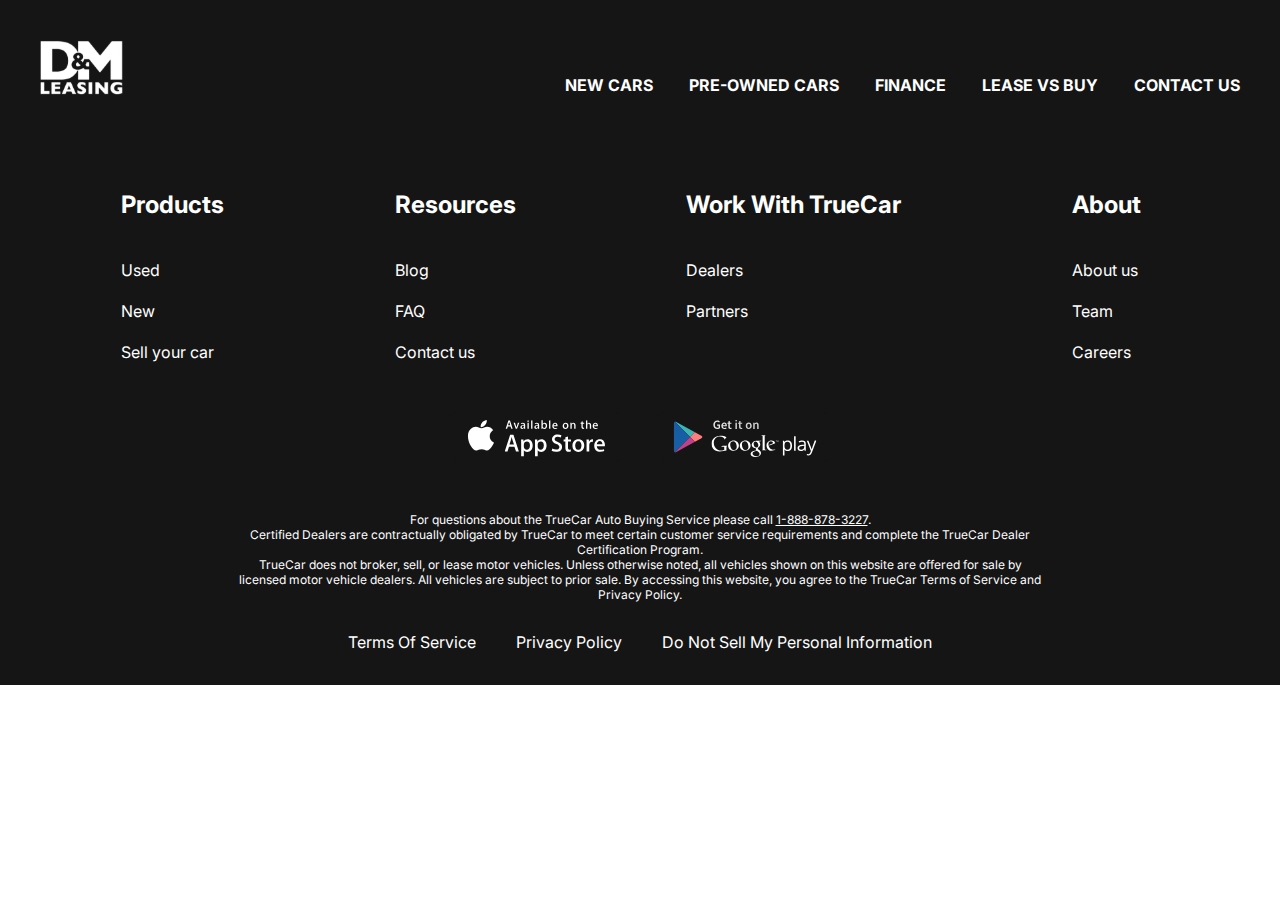
==== index.html @ 331f7fd6 "header and footer" ====
<!DOCTYPE html>
<html lang="ru">
<head>
  <meta charset="UTF-8">
  <meta http-equiv="X-UA-Compatible" content="IE=edge">
  <meta name="viewport" content="width=device-width, initial-scale=1.0">
  <title>D&M Leasing</title>
  <link rel="preconnect" href="https://fonts.googleapis.com">
  <link rel="preconnect" href="https://fonts.gstatic.com" crossorigin>
  <link href="https://fonts.googleapis.com/css2?family=Inter:wght@400;700&display=swap" rel="stylesheet">
  <link href="styles/reset.css" rel="stylesheet">
  <link href="styles/global.css" rel="stylesheet">
  <link href="styles/style.css" rel="stylesheet">
</head>

<body>

  <div class="wrapper">

    <header class="header header-main">
      <div class="container">
        <div class="header__inner">
          <a class="logo" href="#">
            <img class="logo__img" src="images/logo.svg" alt="Логотип сайта">
          </a>
          <nav class="menu">
            <ul class="menu__list">
              <li class="menu__item">
                <a class="menu__link" href="#">New cars</a>
              </li>
              <li class="menu__item">
                <a class="menu__link" href="#">Pre-owned cars</a>
              </li>
              <li class="menu__item">
                <a class="menu__link" href="#">Finance</a>
              </li>
              <li class="menu__item">
                <a class="menu__link" href="#">Lease vs buy</a>
              </li>
              <li class="menu__item">
                <a class="menu__link" href="#">Contact us</a>
              </li>
            </ul>
          </nav>
        </div>
      </div>
    </header>

    <main class="main">

    </main>

    <footer class="footer">
      <div class="container">
        <nav class="footer__menu">
          <ul class="footer__menu-list">
            <li class="footer__menu-item">
              <h5 class="footer__menu-title">Products</h5>
            </li>
            <li class="footer__menu-item">
              <a class="footer__menu-link" href="#">Used</a>
            </li>
            <li class="footer__menu-item">
              <a class="footer__menu-link" href="#">New</a>
            </li>
            <li class="footer__menu-item">
              <a class="footer__menu-link" href="#">Sell your car</a>
            </li>
          </ul>
          <ul class="footer__menu-list">
            <li class="footer__menu-item">
              <h5 class="footer__menu-title">Resources</h5>
            </li>
            <li class="footer__menu-item">
              <a class="footer__menu-link" href="#">Blog</a>
            </li>
            <li class="footer__menu-item">
              <a class="footer__menu-link" href="#">FAQ</a>
            </li>
            <li class="footer__menu-item">
              <a class="footer__menu-link" href="#">Contact us</a>
            </li>
          </ul>
          <ul class="footer__menu-list">
            <li class="footer__menu-item">
              <h5 class="footer__menu-title">Work With TrueCar</h5>
            </li>
            <li class="footer__menu-item">
              <a class="footer__menu-link" href="#">Dealers</a>
            </li>
            <li class="footer__menu-item">
              <a class="footer__menu-link" href="#">Partners</a>
            </li>
          </ul>
          <ul class="footer__menu-list">
            <li class="footer__menu-item">
              <h5 class="footer__menu-title">About</h5>
            </li>
            <li class="footer__menu-item">
              <a class="footer__menu-link" href="#">About us</a>
            </li>
            <li class="footer__menu-item">
              <a class="footer__menu-link" href="#">Team</a>
            </li>
            <li class="footer__menu-item">
              <a class="footer__menu-link" href="#">Careers</a>
            </li>
          </ul> 
        </nav>
        <ul class="apps">
          <li class="apps__item">
            <a class="apps__link" href="#">
              <img class="apps__img" src="images/appstore.svg" alt="">
            </a>
          </li>
          <li class="apps__item">
            <a class="apps__link" href="#">
              <img class="apps__img" src="images/googleplay.svg" alt="">
            </a>
          </li>
        </ul>
        <div class="footer__info">
          <p class="footer__info-text">
            For questions about the TrueCar Auto Buying Service please call <a class="footer__info-link" href="tel:+18888783227"> 1-888-878-3227</a>. 
          </p>
          <p class="footer__info-text">
            Certified Dealers are contractually obligated by TrueCar to meet certain customer service requirements and complete the TrueCar Dealer Certification Program.
          </p>
          <p class="footer__info-text">
            TrueCar does not broker, sell, or lease motor vehicles. Unless otherwise noted, all vehicles shown on this website are offered for sale by licensed motor vehicle dealers. All vehicles are subject to prior sale. By accessing this website, you agree to the TrueCar Terms of Service and Privacy Policy.
          </p>
        </div>
        <ul class="footer__bottom">
          <li class="footer__bottom-item">
            <a class="footer__bottom-lik" href="#">Terms of service</a>
          </li>
          <li class="footer__bottom-item">
            <a class="footer__bottom-lik" href="#">Privacy Policy</a>
          </li>
          <li class="footer__bottom-item">
            <a class="footer__bottom-lik" href="#">Do Not Sell My Personal Information</a>
          </li>
        </ul>
      </div>
    </footer>
  </div>

  
</body>

</html>
---- styles/global.css ----
body {
  font-family: 'Inter', sans-serif;
  font-size: 16px;
  font-weight: 400;
  color: #151515;
}

.container {
  max-width: 1220px;
  padding: 0 10px;
  margin: 0 auto;
}
---- styles/style.css ----
:root {
  --white: #fff;
  --gray: #e8e8e8;
  --blue: #0066ff;
  --black: #151515;
}

/* Header */

.header {
  background-color: var(--black);
}

.header-main {
  /* background-color: transparent; */
}

.header__inner {
  display: flex;
  justify-content: space-between;
  align-items: flex-end;
  padding: 40px 0 45px;
}

.menu__list {
  display: flex;
  gap: 36px;
}

.menu__link {
  color: var(--white);
  text-transform: uppercase;
  font-weight: 700;
}

/* Footer */

.footer {
  background-color: var(--black);
  color: var(--white);
  text-align: center;
  padding: 50px 0 33px;
}

.footer__menu {
  text-align: left;
  display: flex;
  justify-content: space-between;
  padding: 0 99px 0 81px;
  margin: 0 auto 50px;
}

.footer__menu-title {
  font-size: 24px;
  font-weight: 700;
}

.footer__menu-item:not(:last-child) {
  margin-bottom: 21px;
}

.footer__menu-item:nth-child(1) {
  margin-bottom: 41px;
}

.apps {
  display: flex;
  justify-content: center;
  gap: 40px;
  margin-bottom: 50px;
}

.footer__info {
  font-size: 12px;
  max-width: 806px;
  margin: 0 auto 30px;
}

.footer__info-link {
  text-decoration: underline;
}

.footer__bottom {
  text-transform: capitalize;
  display: flex;
  justify-content: center;
  gap: 40px;
}
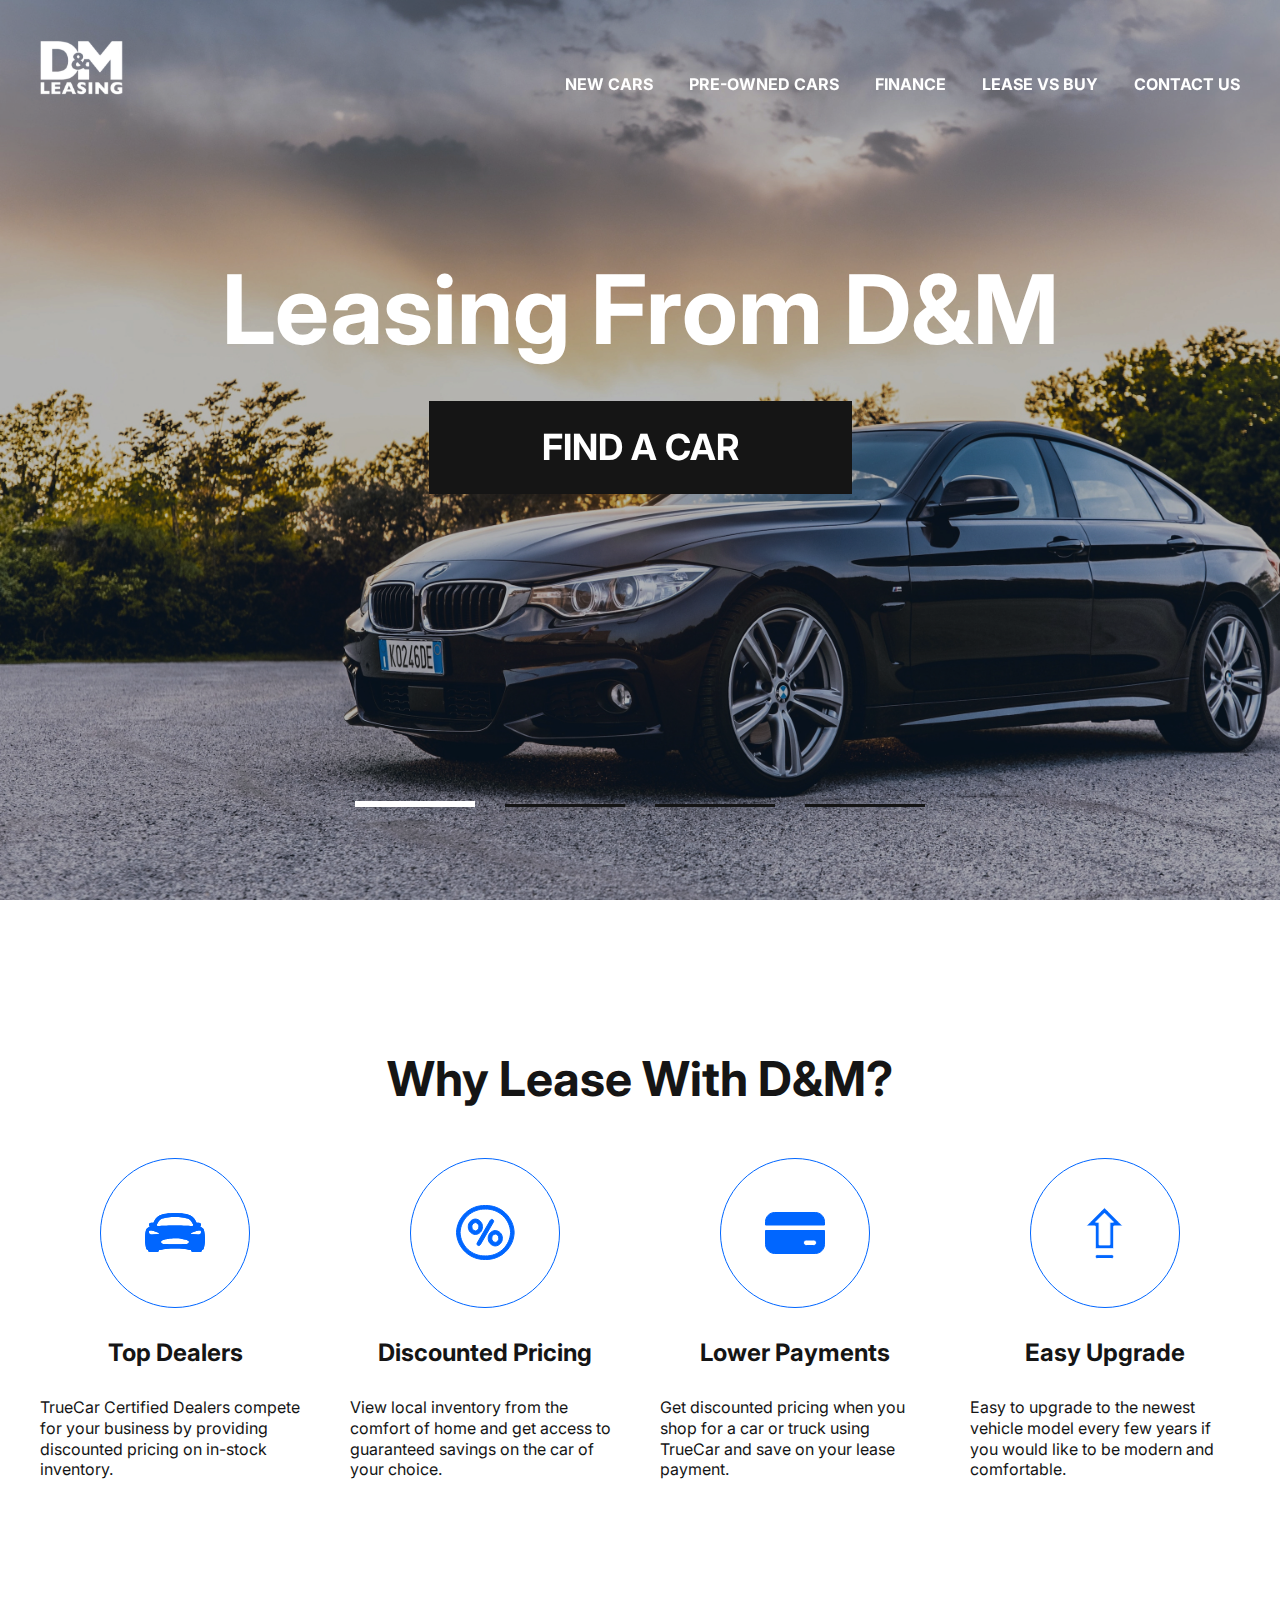
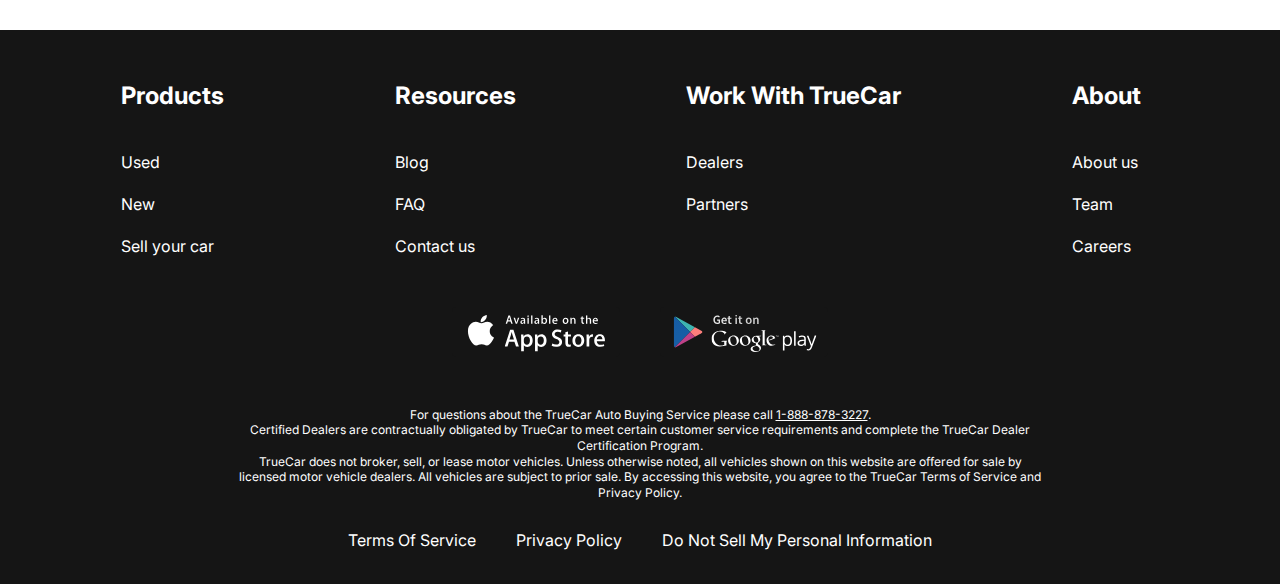
==== commit df6f4286: "add advantages" ====
--- a/index.html
+++ b/index.html
@@ -1,5 +1,6 @@
 <!DOCTYPE html>
 <html lang="ru">
+
 <head>
   <meta charset="UTF-8">
   <meta http-equiv="X-UA-Compatible" content="IE=edge">
@@ -8,6 +9,7 @@
   <link rel="preconnect" href="https://fonts.googleapis.com">
   <link rel="preconnect" href="https://fonts.gstatic.com" crossorigin>
   <link href="https://fonts.googleapis.com/css2?family=Inter:wght@400;700&display=swap" rel="stylesheet">
+  <link rel="stylesheet" href="https://cdn.jsdelivr.net/npm/swiper@9/swiper-bundle.min.css"/>
   <link href="styles/reset.css" rel="stylesheet">
   <link href="styles/global.css" rel="stylesheet">
   <link href="styles/style.css" rel="stylesheet">
@@ -15,137 +17,188 @@
 
 <body>
 
-  <div class="wrapper">
-
-    <header class="header header-main">
+  <header class="header header-main">
+    <div class="container">
+      <div class="header__inner">
+        <a class="logo" href="#">
+          <img class="logo__img" src="images/logo.svg" alt="Логотип сайта">
+        </a>
+        <nav class="menu">
+          <ul class="menu__list">
+            <li class="menu__item">
+              <a class="menu__link" href="new_car.html">New cars</a>
+            </li>
+            <li class="menu__item">
+              <a class="menu__link" href="#">Pre-owned cars</a>
+            </li>
+            <li class="menu__item">
+              <a class="menu__link" href="#">Finance</a>
+            </li>
+            <li class="menu__item">
+              <a class="menu__link" href="#">Lease vs buy</a>
+            </li>
+            <li class="menu__item">
+              <a class="menu__link" href="#">Contact us</a>
+            </li>
+          </ul>
+        </nav>
+      </div>
+    </div>
+  </header>
+
+  <main class="main">
+
+    <section class="top">
+      <h1 class="top__title">Leasing From D&M</h1>
+      <a class="btn btn-big" href="new_car.html">Find a car</a>
+    </section>
+
+    <div class="slider section">
+      <div class="swiper">
+        <div class="swiper-wrapper">
+          <div class="swiper-slide" style="background-image: url(images/slider-main/BMW.jpg);" ></div>
+          <div class="swiper-slide" style="background-image: url(images/slider-main/vesta.jpg);" ></div>
+          <div class="swiper-slide" style="background-image: url(images/slider-main/sonata.jpg);" ></div>
+          <div class="swiper-slide" style="background-image: url(images/slider-main/camry.jpg);" ></div>
+        </div>
+        <div class="swiper-pagination"></div>
+      </div>
+    </div>
+
+    <section class="advantages section">
       <div class="container">
-        <div class="header__inner">
-          <a class="logo" href="#">
-            <img class="logo__img" src="images/logo.svg" alt="Логотип сайта">
+        <h2 class="title">Why Lease with D&M?</h2>
+        <ul class="advantages__list">
+          <li class="advantages__item" style="background-image: url(../images/icons/dealers.svg)">
+            <h3 class="advantages__title">Top dealers</h3>
+            <p>
+              TrueCar Certified Dealers compete for your business by providing discounted pricing on in-stock inventory.
+            </p>
+          </li>
+          <li class="advantages__item" style="background-image: url(../images/icons/percent.svg)">
+            <h3 class="advantages__title">Discounted pricing</h3>
+            <p>
+              View local inventory from the comfort of home and get access to guaranteed savings on the car of your choice.
+            </p>
+          </li>
+          <li class="advantages__item" style="background-image: url(../images/icons/card.svg)">
+            <h3 class="advantages__title">Lower payments</h3>
+            <p>
+              Get discounted pricing when you shop for a car or truck using TrueCar and save on your lease payment.
+            </p>
+          </li>
+          <li class="advantages__item" style="background-image: url(../images/icons/upgrade.svg)">
+            <h3 class="advantages__title">Easy upgrade</h3>
+            <p>
+              Easy to upgrade to the newest vehicle model every few years if you would like to be modern and comfortable.
+            </p>
+          </li>
+        </ul>
+      </div>
+    </section>
+
+  </main>
+
+  <footer class="footer">
+    <div class="container">
+      <nav class="footer__menu">
+        <ul class="footer__menu-list">
+          <li class="footer__menu-item">
+            <h5 class="footer__menu-title">Products</h5>
+          </li>
+          <li class="footer__menu-item">
+            <a class="footer__menu-link" href="#">Used</a>
+          </li>
+          <li class="footer__menu-item">
+            <a class="footer__menu-link" href="#">New</a>
+          </li>
+          <li class="footer__menu-item">
+            <a class="footer__menu-link" href="#">Sell your car</a>
+          </li>
+        </ul>
+        <ul class="footer__menu-list">
+          <li class="footer__menu-item">
+            <h5 class="footer__menu-title">Resources</h5>
+          </li>
+          <li class="footer__menu-item">
+            <a class="footer__menu-link" href="#">Blog</a>
+          </li>
+          <li class="footer__menu-item">
+            <a class="footer__menu-link" href="#">FAQ</a>
+          </li>
+          <li class="footer__menu-item">
+            <a class="footer__menu-link" href="#">Contact us</a>
+          </li>
+        </ul>
+        <ul class="footer__menu-list">
+          <li class="footer__menu-item">
+            <h5 class="footer__menu-title">Work With TrueCar</h5>
+          </li>
+          <li class="footer__menu-item">
+            <a class="footer__menu-link" href="#">Dealers</a>
+          </li>
+          <li class="footer__menu-item">
+            <a class="footer__menu-link" href="#">Partners</a>
+          </li>
+        </ul>
+        <ul class="footer__menu-list">
+          <li class="footer__menu-item">
+            <h5 class="footer__menu-title">About</h5>
+          </li>
+          <li class="footer__menu-item">
+            <a class="footer__menu-link" href="#">About us</a>
+          </li>
+          <li class="footer__menu-item">
+            <a class="footer__menu-link" href="#">Team</a>
+          </li>
+          <li class="footer__menu-item">
+            <a class="footer__menu-link" href="#">Careers</a>
+          </li>
+        </ul>
+      </nav>
+      <ul class="apps">
+        <li class="apps__item">
+          <a class="apps__link" href="#">
+            <img class="apps__img" src="images/icons/appstore.svg" alt="">
           </a>
-          <nav class="menu">
-            <ul class="menu__list">
-              <li class="menu__item">
-                <a class="menu__link" href="#">New cars</a>
-              </li>
-              <li class="menu__item">
-                <a class="menu__link" href="#">Pre-owned cars</a>
-              </li>
-              <li class="menu__item">
-                <a class="menu__link" href="#">Finance</a>
-              </li>
-              <li class="menu__item">
-                <a class="menu__link" href="#">Lease vs buy</a>
-              </li>
-              <li class="menu__item">
-                <a class="menu__link" href="#">Contact us</a>
-              </li>
-            </ul>
-          </nav>
-        </div>
-      </div>
-    </header>
-
-    <main class="main">
-
-    </main>
-
-    <footer class="footer">
-      <div class="container">
-        <nav class="footer__menu">
-          <ul class="footer__menu-list">
-            <li class="footer__menu-item">
-              <h5 class="footer__menu-title">Products</h5>
-            </li>
-            <li class="footer__menu-item">
-              <a class="footer__menu-link" href="#">Used</a>
-            </li>
-            <li class="footer__menu-item">
-              <a class="footer__menu-link" href="#">New</a>
-            </li>
-            <li class="footer__menu-item">
-              <a class="footer__menu-link" href="#">Sell your car</a>
-            </li>
-          </ul>
-          <ul class="footer__menu-list">
-            <li class="footer__menu-item">
-              <h5 class="footer__menu-title">Resources</h5>
-            </li>
-            <li class="footer__menu-item">
-              <a class="footer__menu-link" href="#">Blog</a>
-            </li>
-            <li class="footer__menu-item">
-              <a class="footer__menu-link" href="#">FAQ</a>
-            </li>
-            <li class="footer__menu-item">
-              <a class="footer__menu-link" href="#">Contact us</a>
-            </li>
-          </ul>
-          <ul class="footer__menu-list">
-            <li class="footer__menu-item">
-              <h5 class="footer__menu-title">Work With TrueCar</h5>
-            </li>
-            <li class="footer__menu-item">
-              <a class="footer__menu-link" href="#">Dealers</a>
-            </li>
-            <li class="footer__menu-item">
-              <a class="footer__menu-link" href="#">Partners</a>
-            </li>
-          </ul>
-          <ul class="footer__menu-list">
-            <li class="footer__menu-item">
-              <h5 class="footer__menu-title">About</h5>
-            </li>
-            <li class="footer__menu-item">
-              <a class="footer__menu-link" href="#">About us</a>
-            </li>
-            <li class="footer__menu-item">
-              <a class="footer__menu-link" href="#">Team</a>
-            </li>
-            <li class="footer__menu-item">
-              <a class="footer__menu-link" href="#">Careers</a>
-            </li>
-          </ul> 
-        </nav>
-        <ul class="apps">
-          <li class="apps__item">
-            <a class="apps__link" href="#">
-              <img class="apps__img" src="images/appstore.svg" alt="">
-            </a>
-          </li>
-          <li class="apps__item">
-            <a class="apps__link" href="#">
-              <img class="apps__img" src="images/googleplay.svg" alt="">
-            </a>
-          </li>
-        </ul>
-        <div class="footer__info">
-          <p class="footer__info-text">
-            For questions about the TrueCar Auto Buying Service please call <a class="footer__info-link" href="tel:+18888783227"> 1-888-878-3227</a>. 
-          </p>
-          <p class="footer__info-text">
-            Certified Dealers are contractually obligated by TrueCar to meet certain customer service requirements and complete the TrueCar Dealer Certification Program.
-          </p>
-          <p class="footer__info-text">
-            TrueCar does not broker, sell, or lease motor vehicles. Unless otherwise noted, all vehicles shown on this website are offered for sale by licensed motor vehicle dealers. All vehicles are subject to prior sale. By accessing this website, you agree to the TrueCar Terms of Service and Privacy Policy.
-          </p>
-        </div>
-        <ul class="footer__bottom">
-          <li class="footer__bottom-item">
-            <a class="footer__bottom-lik" href="#">Terms of service</a>
-          </li>
-          <li class="footer__bottom-item">
-            <a class="footer__bottom-lik" href="#">Privacy Policy</a>
-          </li>
-          <li class="footer__bottom-item">
-            <a class="footer__bottom-lik" href="#">Do Not Sell My Personal Information</a>
-          </li>
-        </ul>
-      </div>
-    </footer>
-  </div>
-
-  
+        </li>
+        <li class="apps__item">
+          <a class="apps__link" href="#">
+            <img class="apps__img" src="images/icons/googleplay.svg" alt="">
+          </a>
+        </li>
+      </ul>
+      <div class="footer__info">
+        <p class="footer__info-text">
+          For questions about the TrueCar Auto Buying Service please call <a class="footer__info-link"
+            href="tel:+18888783227"> 1-888-878-3227</a>.
+        </p>
+        <p class="footer__info-text">
+          Certified Dealers are contractually obligated by TrueCar to meet certain customer service requirements and
+          complete the TrueCar Dealer Certification Program.
+        </p>
+        <p class="footer__info-text">
+          TrueCar does not broker, sell, or lease motor vehicles. Unless otherwise noted, all vehicles shown on this
+          website are offered for sale by licensed motor vehicle dealers. All vehicles are subject to prior sale. By
+          accessing this website, you agree to the TrueCar Terms of Service and Privacy Policy.
+        </p>
+      </div>
+      <ul class="footer__bottom">
+        <li class="footer__bottom-item">
+          <a class="footer__bottom-lik" href="#">Terms of service</a>
+        </li>
+        <li class="footer__bottom-item">
+          <a class="footer__bottom-lik" href="#">Privacy Policy</a>
+        </li>
+        <li class="footer__bottom-item">
+          <a class="footer__bottom-lik" href="#">Do Not Sell My Personal Information</a>
+        </li>
+      </ul>
+    </div>
+  </footer>
+
+  <script src="https://cdn.jsdelivr.net/npm/swiper@9/swiper-bundle.min.js"></script>
+  <script src="js/main.js"></script>
 </body>
 
 </html>--- a/styles/global.css
+++ b/styles/global.css
@@ -1,12 +1,51 @@
 body {
+  height: 100vh;
+  text-align: center;
   font-family: 'Inter', sans-serif;
   font-size: 16px;
+  line-height: 1.3;
   font-weight: 400;
   color: #151515;
+  display: flex;
+  flex-direction: column;
 }
 
 .container {
   max-width: 1220px;
   padding: 0 10px;
   margin: 0 auto;
+}
+
+.main {
+  flex-grow: 1;
+}
+
+.section {
+  margin-bottom: 150px;
+}
+
+.title {
+  text-transform: capitalize;
+  font-size: 48px;
+  line-height: 58px;
+  font-weight: 700;
+  margin-bottom: 50px;
+}
+
+.btn {
+  display: inline-block;
+  text-transform: uppercase;
+  padding: 13px 67px;
+  background-color: #151515;
+  transition: background-color 0.5s;
+}
+
+.btn-big {
+  padding: 23px 113px;
+  font-size: 36px;
+  font-weight: 700;
+}
+
+.btn:hover {
+  background-color: #0066ff;
 }--- a/styles/style.css
+++ b/styles/style.css
@@ -8,11 +8,16 @@
 /* Header */
 
 .header {
+  /* position: relative; */
   background-color: var(--black);
+  z-index: 3;
 }
 
 .header-main {
-  /* background-color: transparent; */
+  position: absolute;
+  left: 0;
+  right: 0;
+  background-color: transparent;
 }
 
 .header__inner {
@@ -33,12 +38,89 @@
   font-weight: 700;
 }
 
+/* Top */
+
+.top {
+  position: absolute;
+  left: 0;
+  right: 0;
+  padding-top: 247px;
+  color: var(--white);
+  z-index: 2;
+}
+
+.top__title {
+  font-size: 96px;
+  font-weight: 700;
+  margin-bottom: 29px;
+}
+
+/* Slider */
+
+.swiper-wrapper::after {
+  position: absolute;
+  content: '';
+  width: 100%;
+  height: 100%;
+  background-color: rgba(21,21,21,.3);
+}
+
+.swiper-slide {
+  position: relative;
+  height: 100vh;
+  background-repeat: no-repeat;
+  background-size: cover;
+  background-position: center;
+}
+
+.swiper-pagination {
+  bottom: 88px !important;
+}
+
+.swiper-pagination-bullet {
+  width: 120px;
+  height: 3px;
+  border-radius: 0;
+  background: var(--black);
+  opacity: 1;
+  margin: 0 15px !important;
+}
+
+.swiper-pagination-bullet-active {
+  height: 6px;
+  background: var(--white);
+}
+
+/* Advantages */
+
+.advantages__list {
+  display: grid;
+  grid-template-columns: repeat(4, 1fr);
+  gap: 40px;
+}
+
+.advantages__item {
+  text-align: left;
+  background-repeat: no-repeat;
+  background-position: top center;
+  background-size: 150px 150px;
+  padding-top: 180px;
+}
+
+.advantages__title {
+  text-align: center;
+  font-size: 24px;
+  line-height: 29px;
+  font-weight: 700;
+  text-transform: capitalize;
+  margin-bottom: 30px;
+}
+
 /* Footer */
 
 .footer {
   background-color: var(--black);
   color: var(--white);
-  text-align: center;
   padding: 50px 0 33px;
 }
 
@@ -48,6 +130,10 @@
   justify-content: space-between;
   padding: 0 99px 0 81px;
   margin: 0 auto 50px;
+}
+
+.footer__menu-list {
+  max-width: 250px;
 }
 
 .footer__menu-title {
@@ -71,8 +157,8 @@
 }
 
 .footer__info {
+  max-width: 806px;
   font-size: 12px;
-  max-width: 806px;
   margin: 0 auto 30px;
 }
 
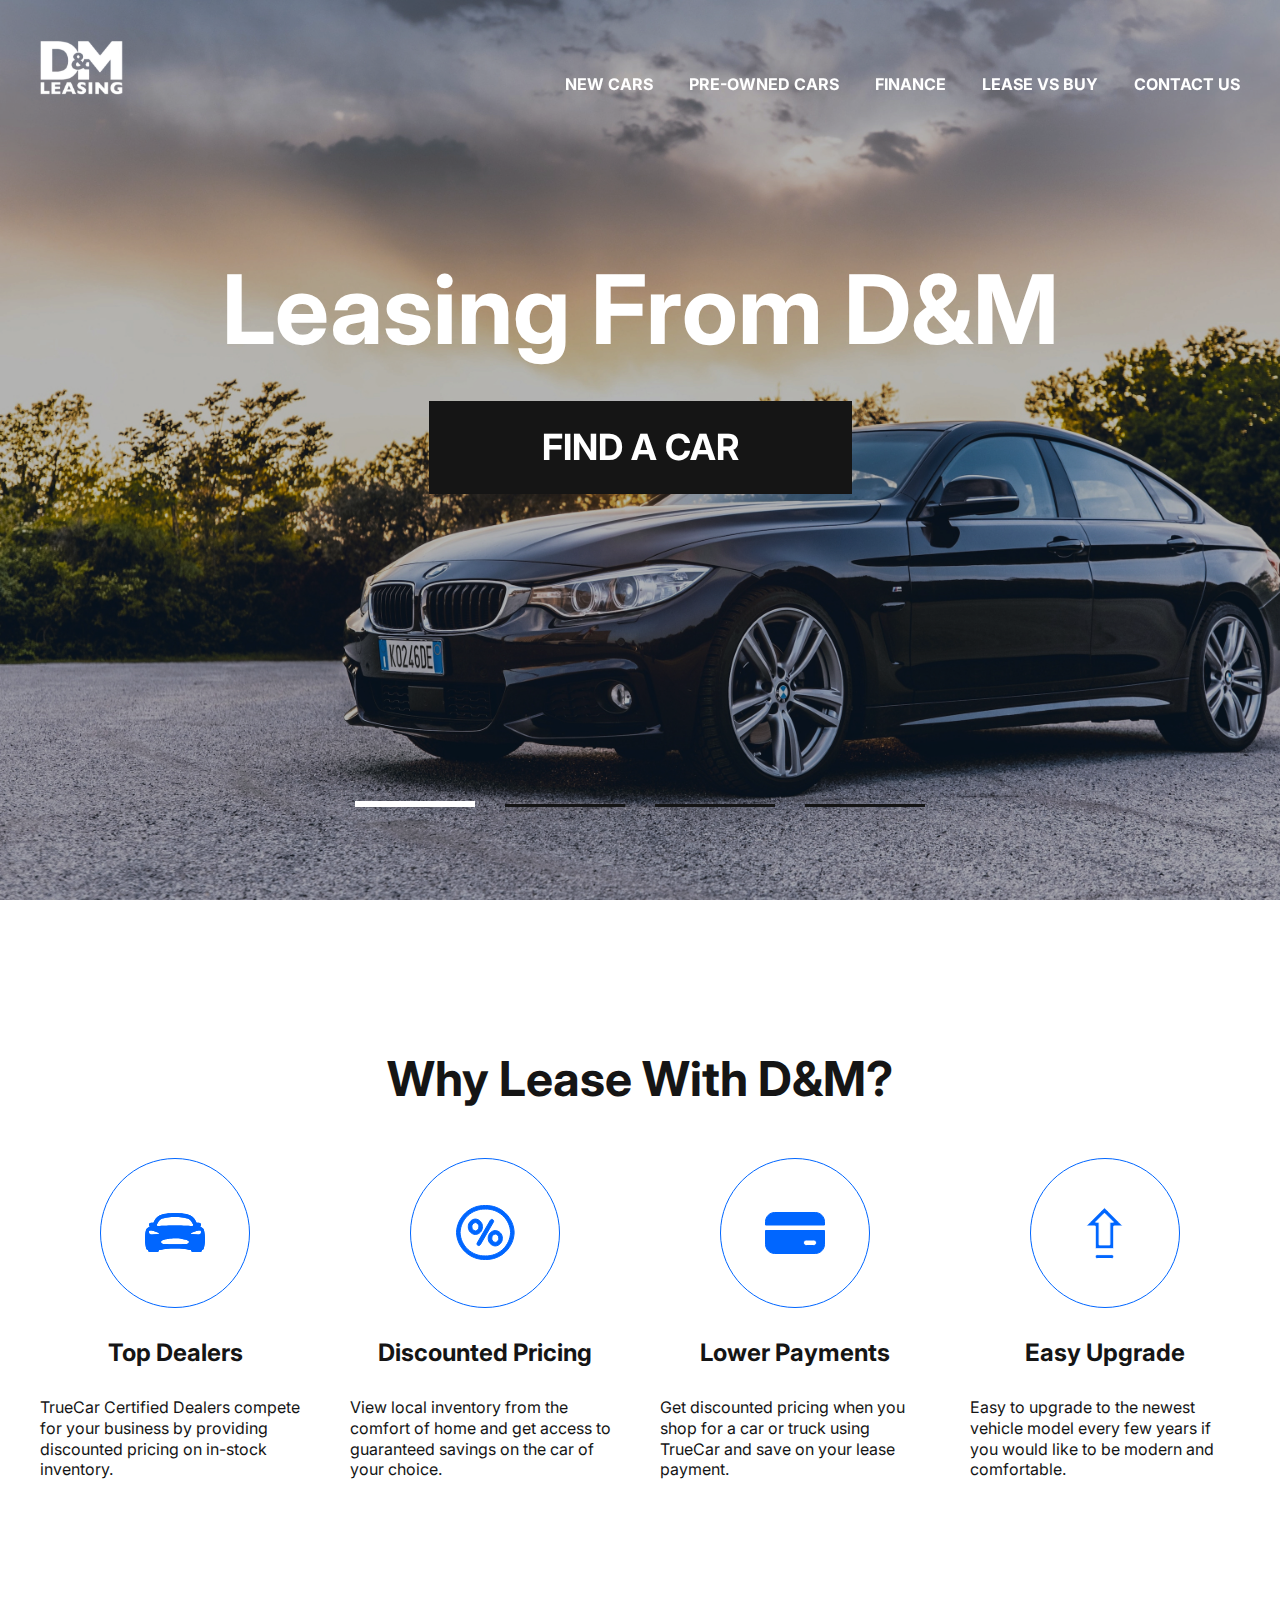
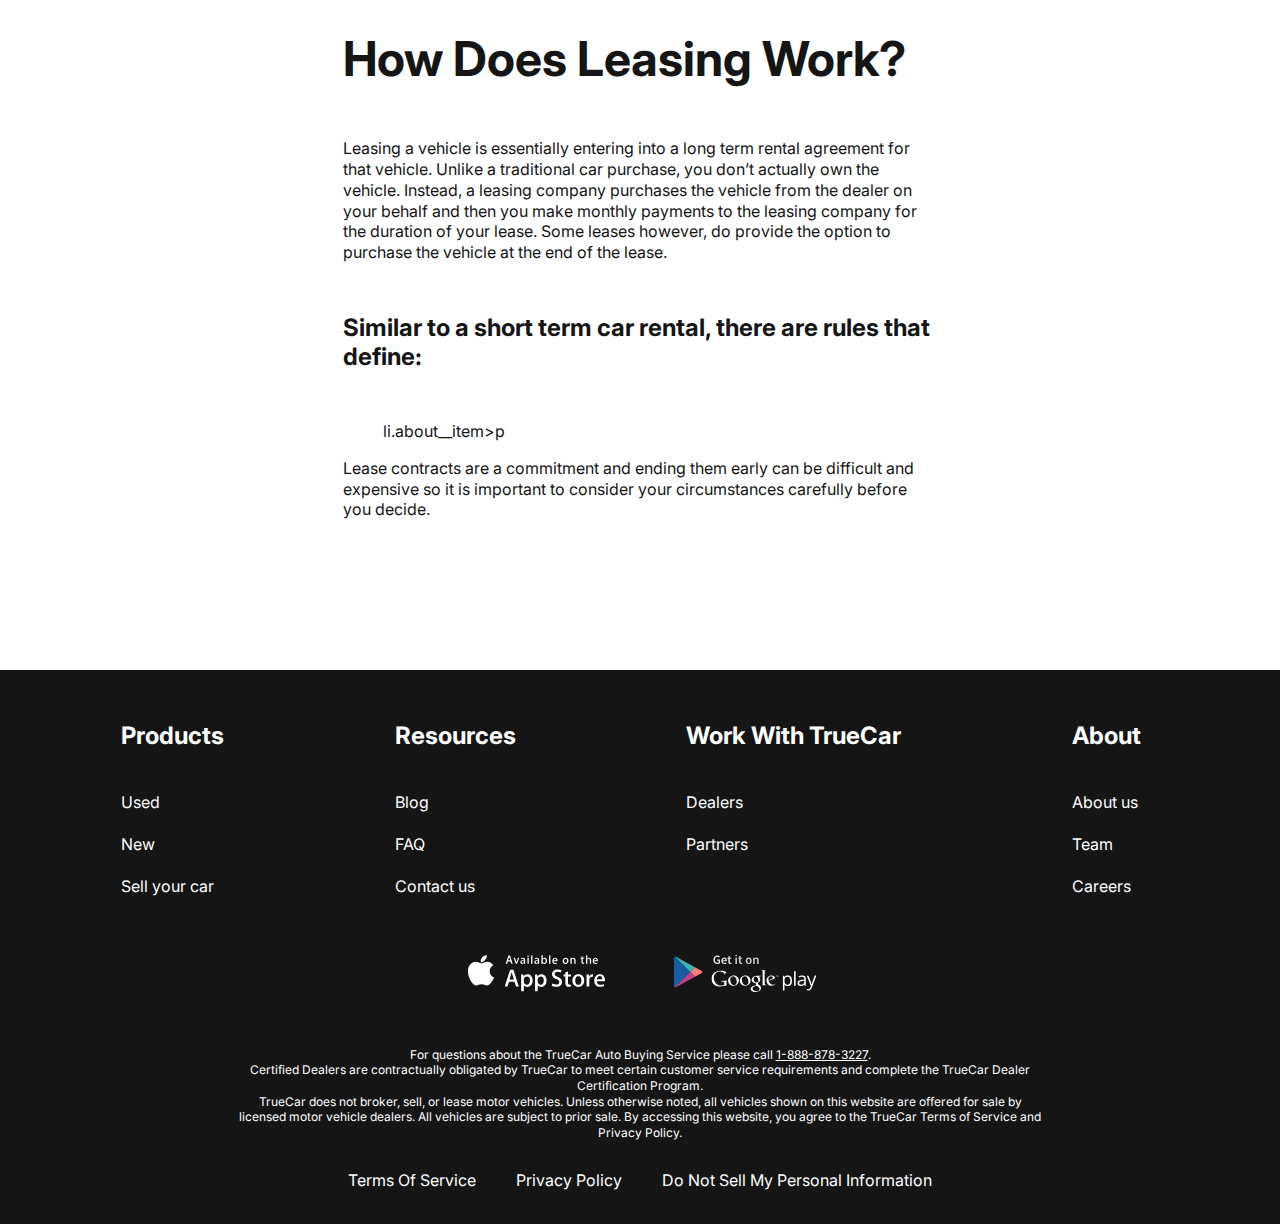
==== commit 41dc8cc7: "advantages" ====
--- a/index.html
+++ b/index.html
@@ -70,30 +70,46 @@
         <h2 class="title">Why Lease with D&M?</h2>
         <ul class="advantages__list">
           <li class="advantages__item" style="background-image: url(../images/icons/dealers.svg)">
-            <h3 class="advantages__title">Top dealers</h3>
+            <h3 class="advantages__title slogan">Top dealers</h3>
             <p>
               TrueCar Certified Dealers compete for your business by providing discounted pricing on in-stock inventory.
             </p>
           </li>
           <li class="advantages__item" style="background-image: url(../images/icons/percent.svg)">
-            <h3 class="advantages__title">Discounted pricing</h3>
+            <h3 class="advantages__title slogan">Discounted pricing</h3>
             <p>
               View local inventory from the comfort of home and get access to guaranteed savings on the car of your choice.
             </p>
           </li>
           <li class="advantages__item" style="background-image: url(../images/icons/card.svg)">
-            <h3 class="advantages__title">Lower payments</h3>
+            <h3 class="advantages__title slogan">Lower payments</h3>
             <p>
               Get discounted pricing when you shop for a car or truck using TrueCar and save on your lease payment.
             </p>
           </li>
           <li class="advantages__item" style="background-image: url(../images/icons/upgrade.svg)">
-            <h3 class="advantages__title">Easy upgrade</h3>
+            <h3 class="advantages__title slogan">Easy upgrade</h3>
             <p>
               Easy to upgrade to the newest vehicle model every few years if you would like to be modern and comfortable.
             </p>
           </li>
         </ul>
+      </div>
+    </section>
+
+    <section class="about section">
+      <div class="about__container">
+        <h2 class="title">How does leasing work?</h2>
+        <p class="about__text">
+          Leasing a vehicle is essentially entering into a long term rental agreement for that vehicle. Unlike a traditional car purchase, you don’t actually own the vehicle. Instead, a leasing company purchases the vehicle from the dealer on your behalf and then you make monthly payments to the leasing company for the duration of your lease. Some leases however, do provide the option to purchase the vehicle at the end of the lease.
+        </p>
+        <h4 class="slogan">Similar to a short term car rental, there are rules that define:</h4>
+        <ol class="about__list">
+          li.about__item>p
+        </ol>
+        <p class="about__text">
+          Lease contracts are a commitment and ending them early can be difficult and expensive so it is important to consider your circumstances carefully before you decide.
+        </p>
       </div>
     </section>
 
--- a/styles/global.css
+++ b/styles/global.css
@@ -32,6 +32,13 @@
   margin-bottom: 50px;
 }
 
+.slogan {
+  font-size: 24px;
+  line-height: 29px;
+  font-weight: 700;
+  margin-bottom: 50px;
+}
+
 .btn {
   display: inline-block;
   text-transform: uppercase;
--- a/styles/style.css
+++ b/styles/style.css
@@ -109,13 +109,21 @@
 
 .advantages__title {
   text-align: center;
-  font-size: 24px;
-  line-height: 29px;
-  font-weight: 700;
   text-transform: capitalize;
   margin-bottom: 30px;
 }
 
+/* About */
+
+.about__container {
+  max-width: 594px;
+  margin: 0 auto;
+  text-align: left;
+}
+
+.about__text {
+  margin-bottom: 50px;
+}
 /* Footer */
 
 .footer {
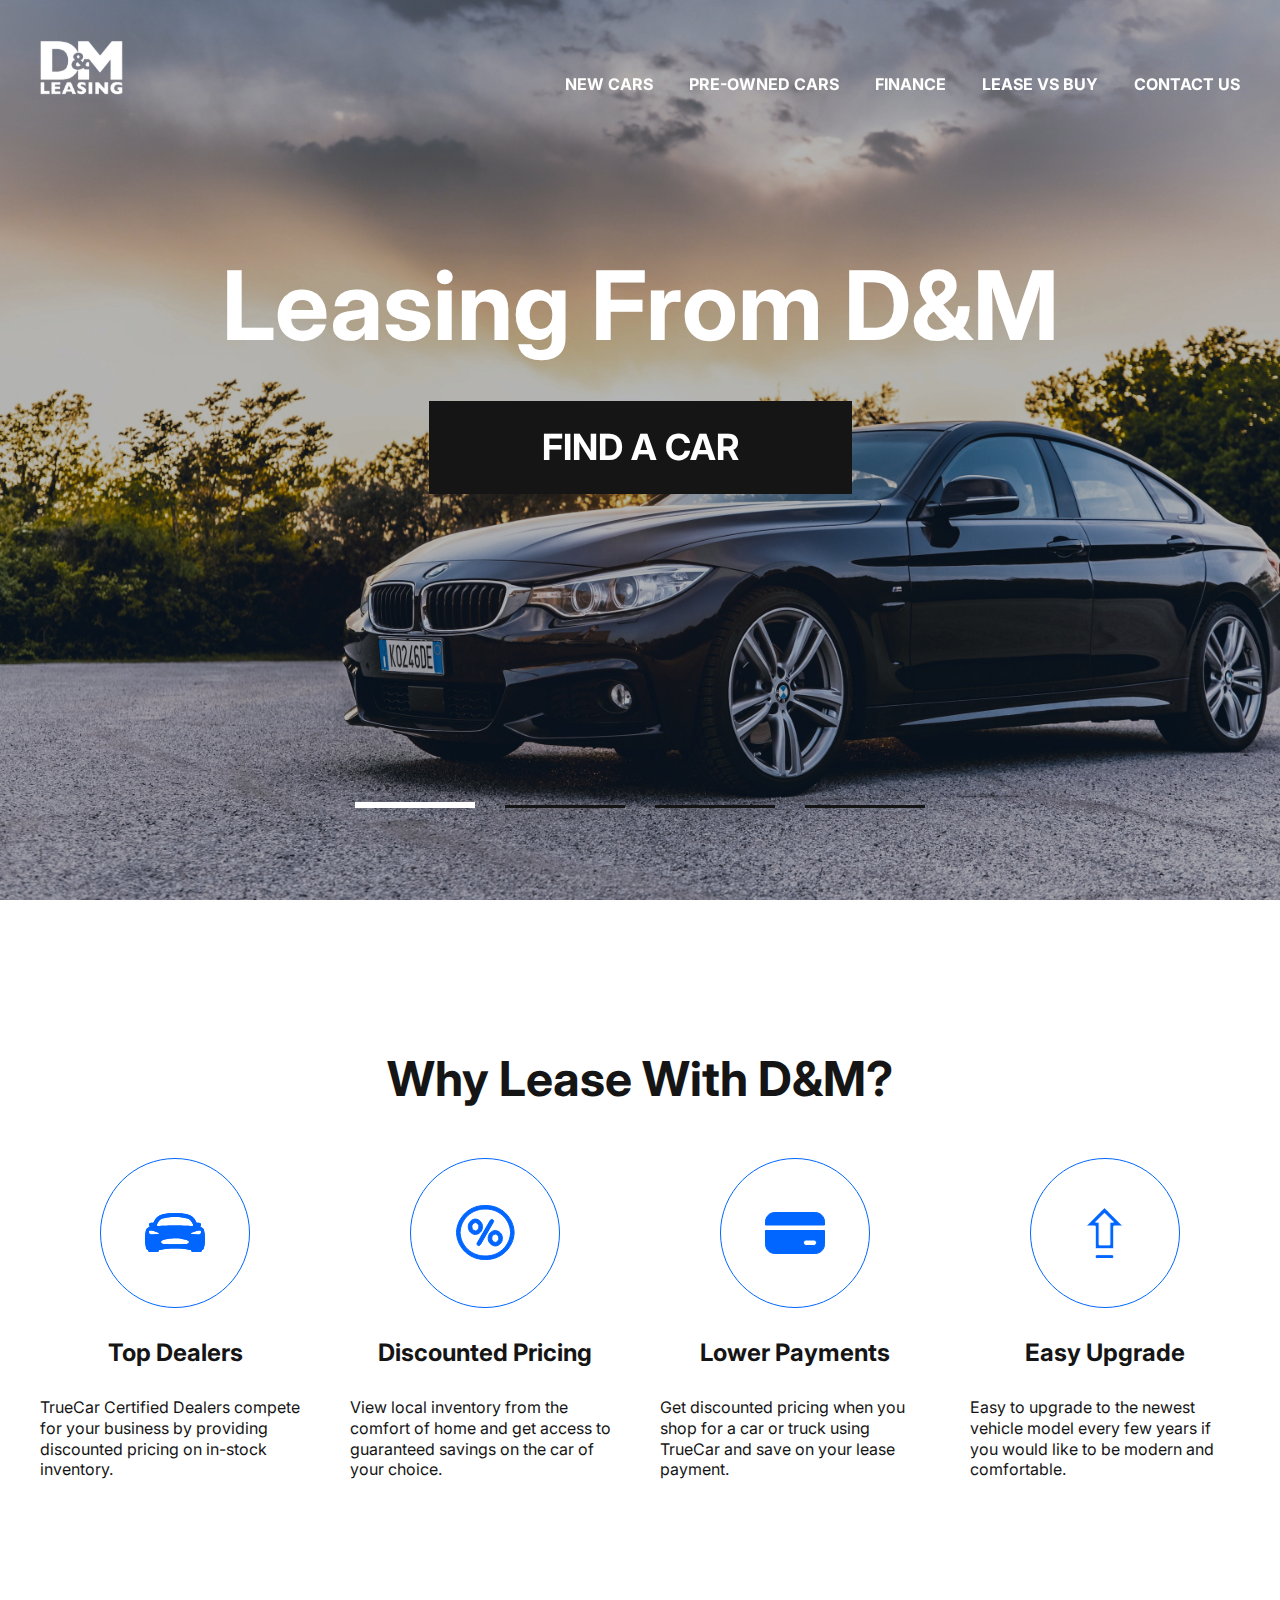
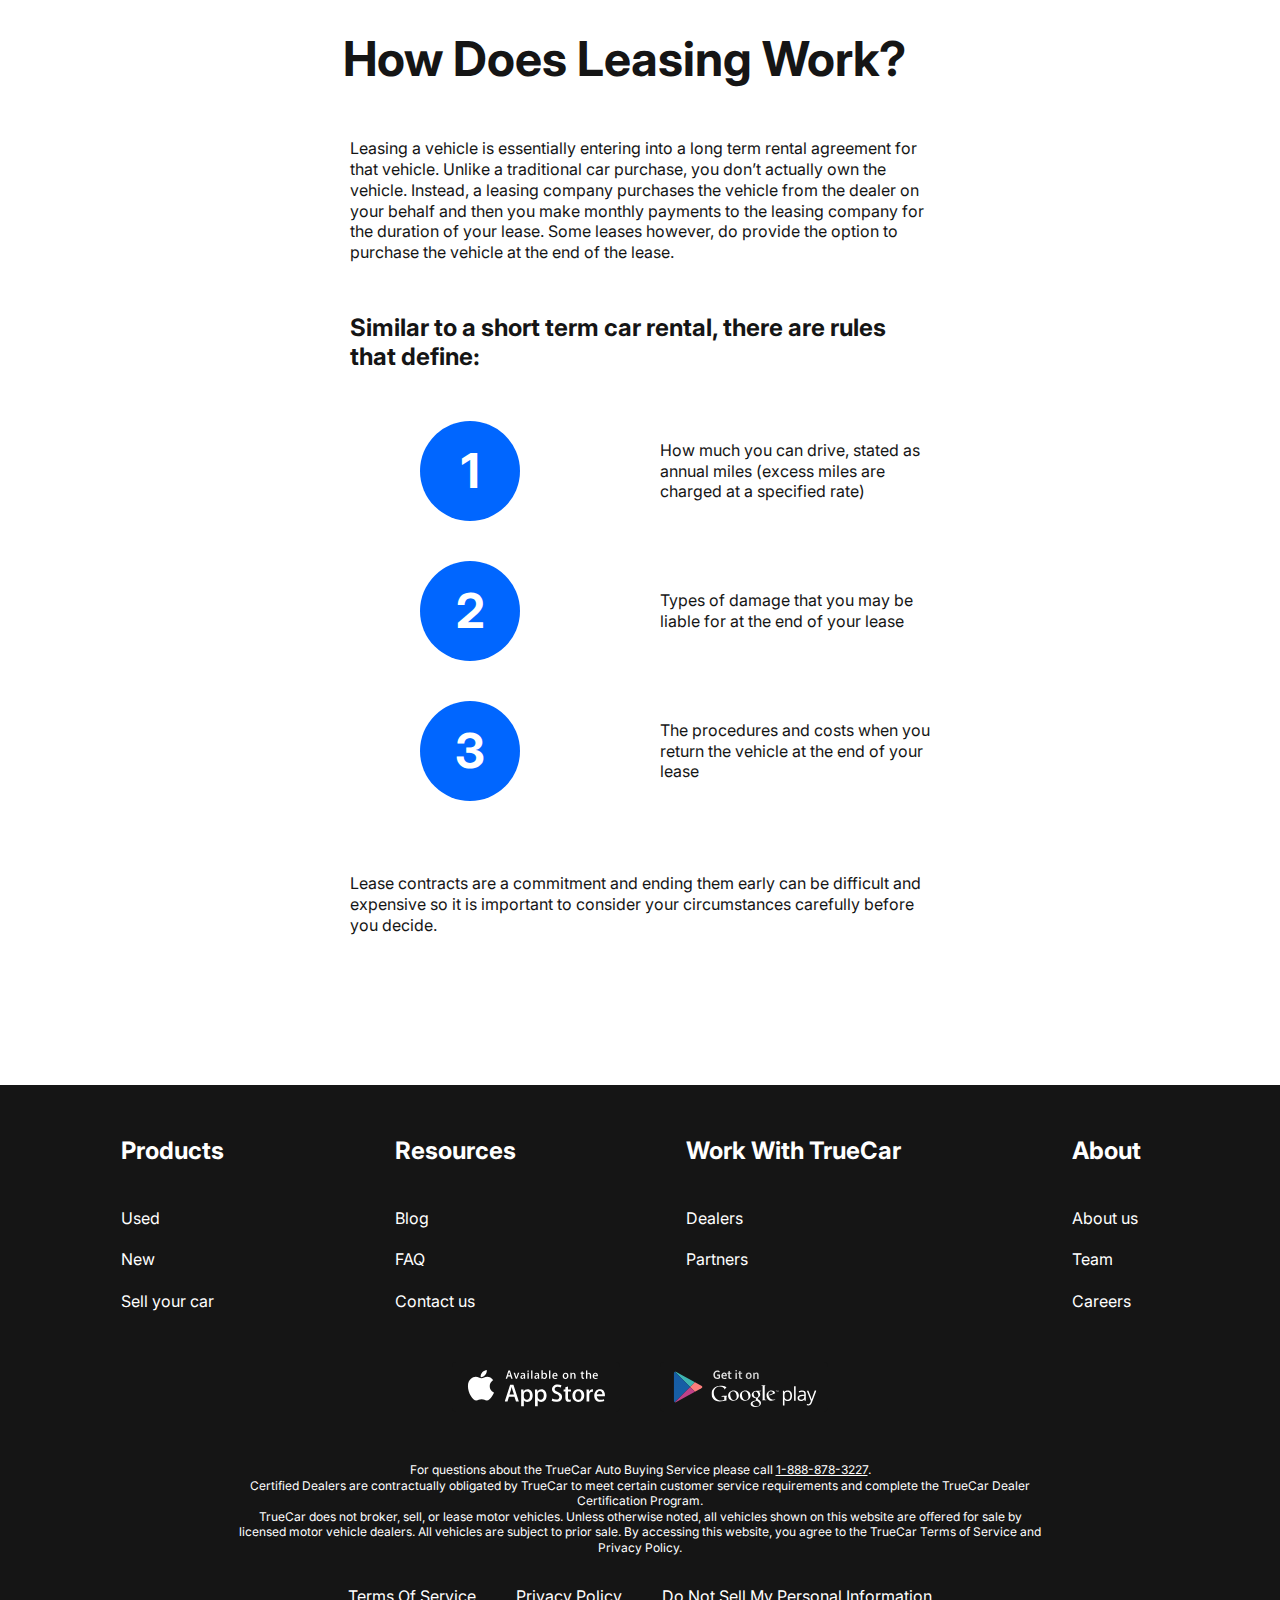
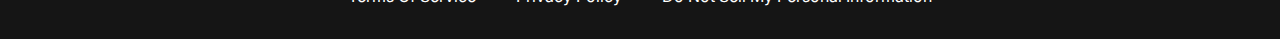
==== commit 6ab8b746: "add about" ====
--- a/index.html
+++ b/index.html
@@ -99,17 +99,27 @@
 
     <section class="about section">
       <div class="about__container">
-        <h2 class="title">How does leasing work?</h2>
-        <p class="about__text">
-          Leasing a vehicle is essentially entering into a long term rental agreement for that vehicle. Unlike a traditional car purchase, you don’t actually own the vehicle. Instead, a leasing company purchases the vehicle from the dealer on your behalf and then you make monthly payments to the leasing company for the duration of your lease. Some leases however, do provide the option to purchase the vehicle at the end of the lease.
-        </p>
-        <h4 class="slogan">Similar to a short term car rental, there are rules that define:</h4>
-        <ol class="about__list">
-          li.about__item>p
-        </ol>
-        <p class="about__text">
-          Lease contracts are a commitment and ending them early can be difficult and expensive so it is important to consider your circumstances carefully before you decide.
-        </p>
+      <h2 class="title">How does leasing work?</h2>
+        <div class="about__inner">
+          <p class="about__text">
+            Leasing a vehicle is essentially entering into a long term rental agreement for that vehicle. Unlike a traditional car purchase, you don’t actually own the vehicle. Instead, a leasing company purchases the vehicle from the dealer on your behalf and then you make monthly payments to the leasing company for the duration of your lease. Some leases however, do provide the option to purchase the vehicle at the end of the lease.
+          </p>
+          <h4 class="slogan">Similar to a short term car rental, there are rules that define:</h4>
+          <ol class="about__list">
+            <li class="about__item">
+              How much you can drive, stated as annual miles (excess miles are charged at a specified rate)
+            </li>
+            <li class="about__item">
+              Types of damage that you may be liable for at the end of your lease
+            </li>
+            <li class="about__item">
+              The procedures and costs when you return the vehicle at the end of your lease
+            </li>
+          </ol>
+          <p class="about__text">
+            Lease contracts are a commitment and ending them early can be difficult and expensive so it is important to consider your circumstances carefully before you decide.
+          </p>
+        </div>
       </div>
     </section>
 
--- a/styles/style.css
+++ b/styles/style.css
@@ -8,7 +8,6 @@
 /* Header */
 
 .header {
-  /* position: relative; */
   background-color: var(--black);
   z-index: 3;
 }
@@ -51,8 +50,9 @@
 
 .top__title {
   font-size: 96px;
-  font-weight: 700;
-  margin-bottom: 29px;
+  line-height: 116px;
+  font-weight: 700;
+  margin-bottom: 38px;
 }
 
 /* Slider */
@@ -74,7 +74,7 @@
 }
 
 .swiper-pagination {
-  bottom: 88px !important;
+  bottom: 87px !important;
 }
 
 .swiper-pagination-bullet {
@@ -121,9 +121,48 @@
   text-align: left;
 }
 
+.about__inner {
+  padding: 0 7px;
+}
+
 .about__text {
   margin-bottom: 50px;
 }
+
+.about__list {
+  width: 270px;
+  margin: 0 0 72px auto;
+  counter-reset: num;
+}
+
+.about__item {
+  position: relative;
+  display: flex;
+  min-height: 100px;
+  align-items: center;
+}
+
+.about__item::before {
+  position: absolute;
+  content: counter(num);
+  counter-increment: num;
+  display: inline-block;
+  left: -240px;
+  width: 100px;
+  height: 100px;
+  font-size: 48px;
+  font-weight: 700;
+  line-height: 100px;
+  background-color: var(--blue);
+  color: var(--white);
+  border-radius: 100%;
+  text-align: center;
+}
+
+.about__item:not(:last-child) {
+  margin-bottom: 40px;
+}
+
 /* Footer */
 
 .footer {
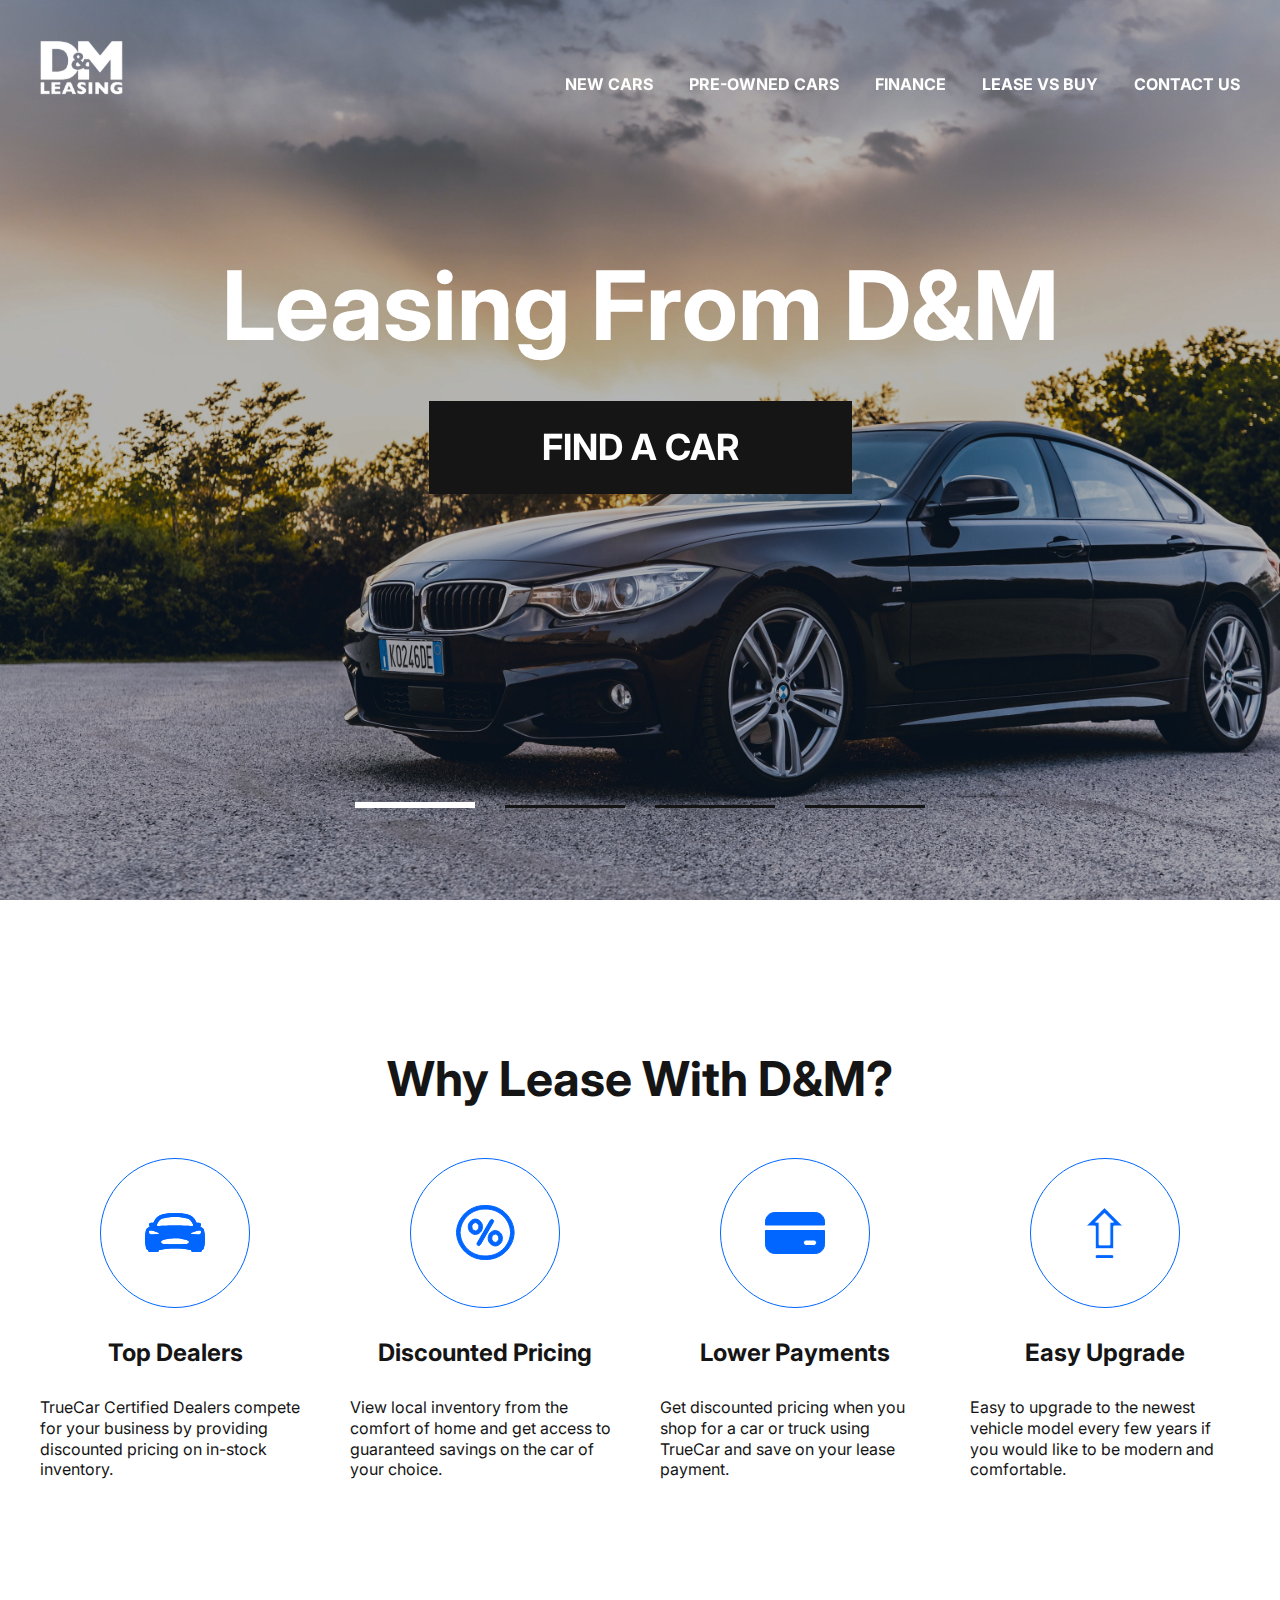
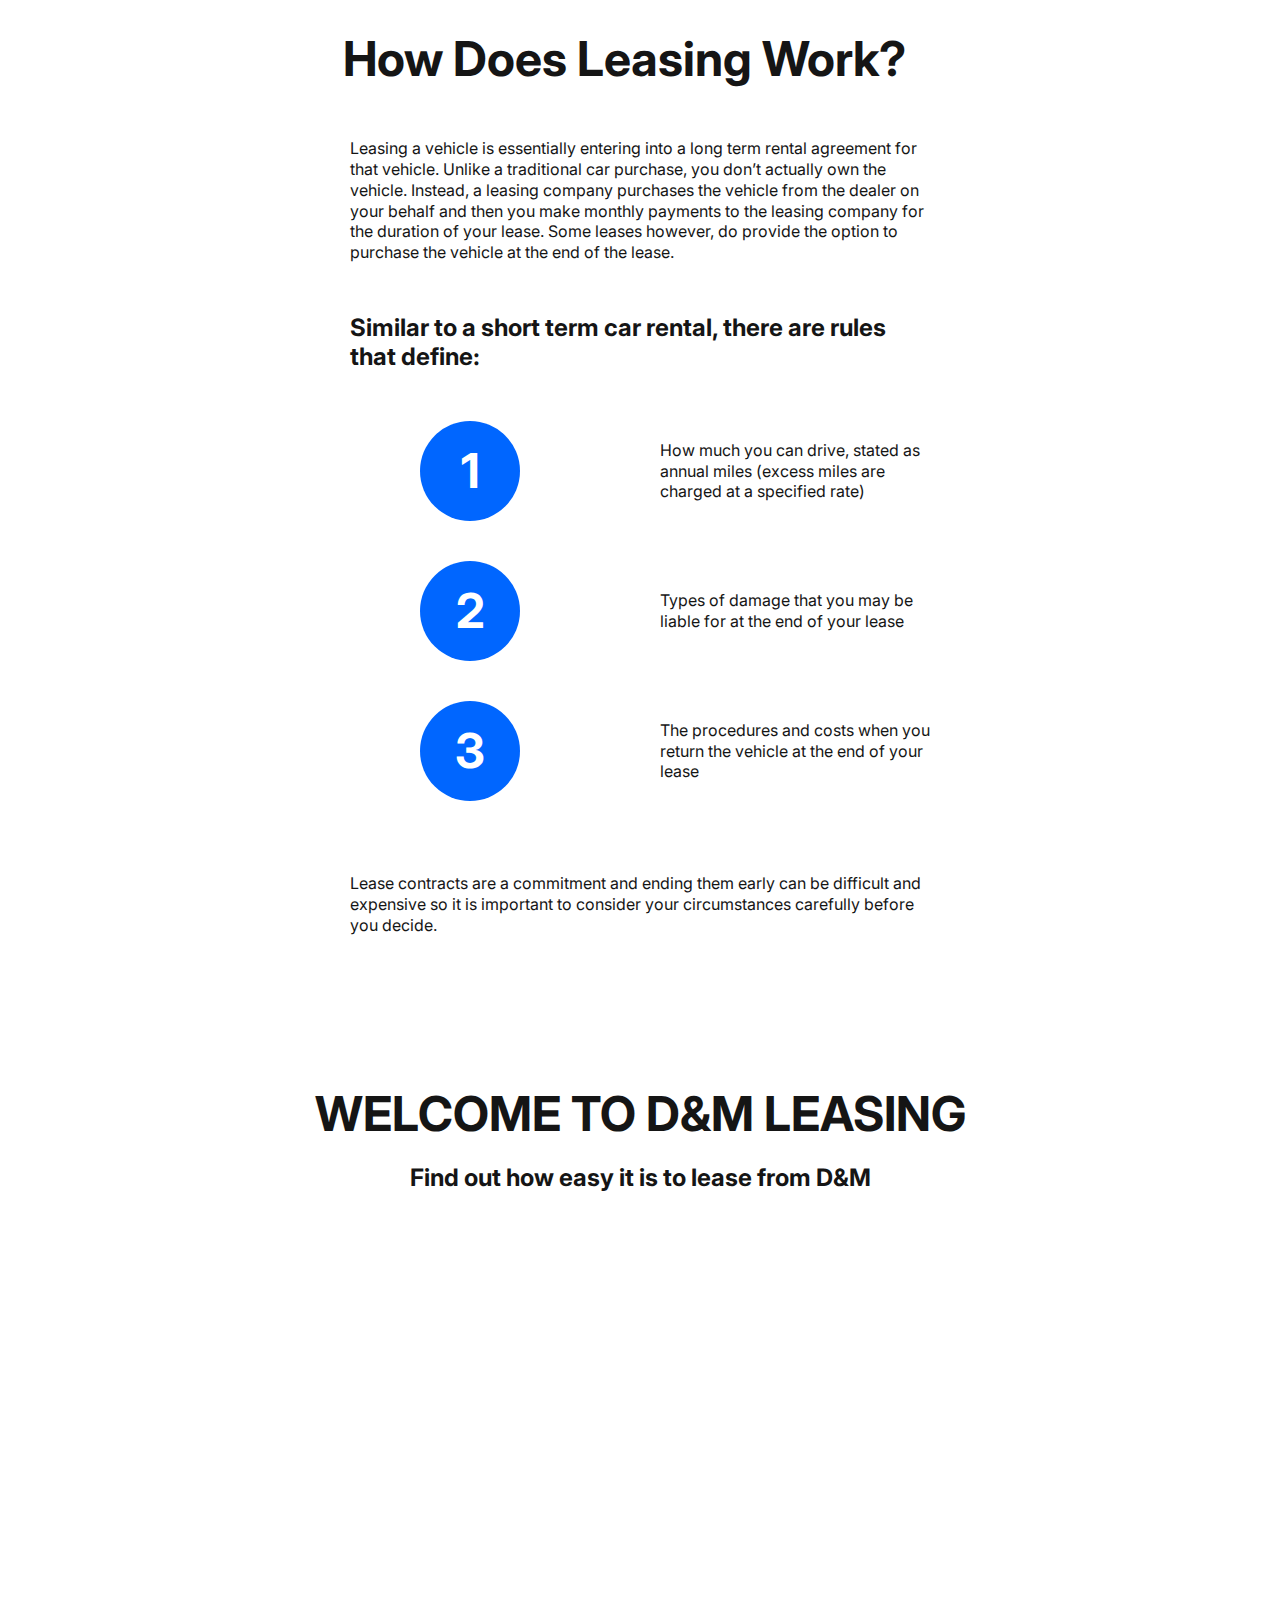
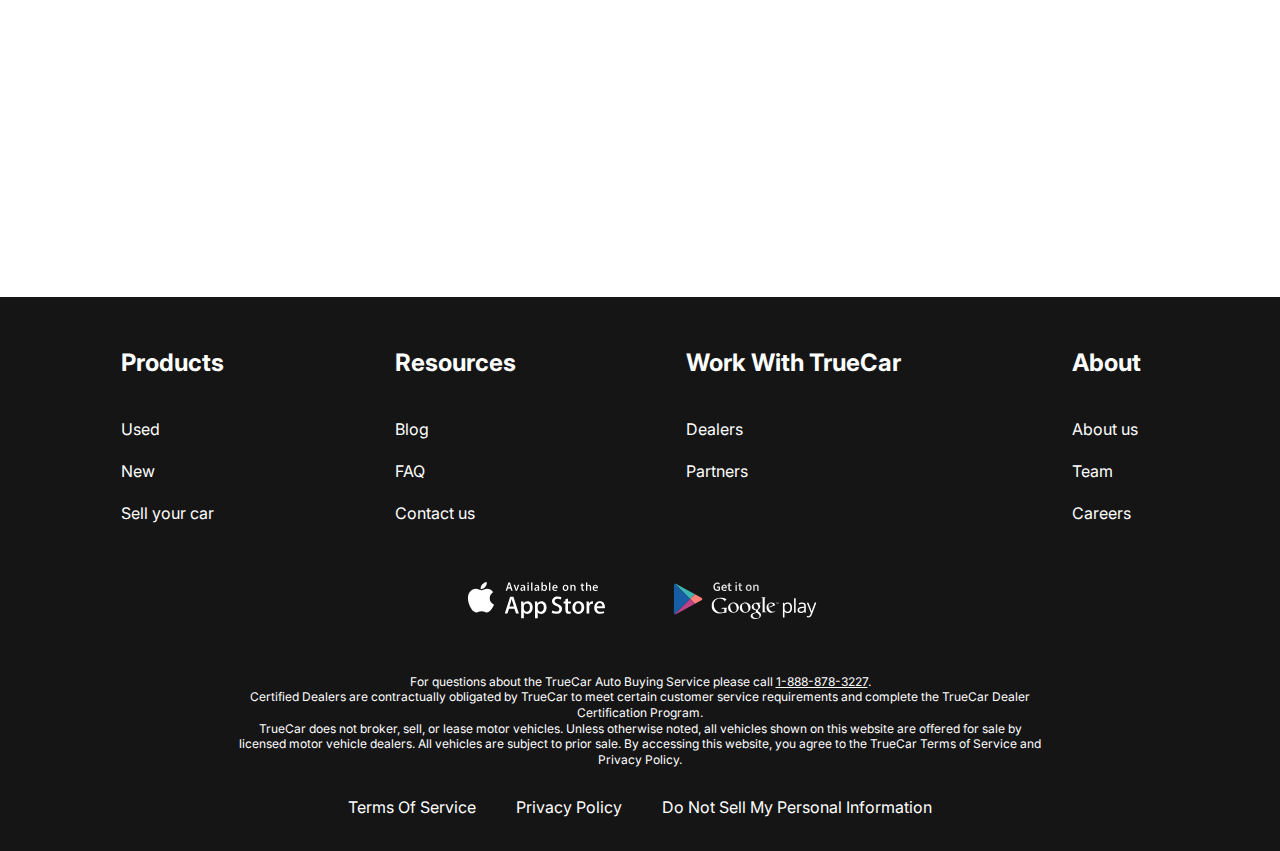
==== commit 3a3769c3: "add promo" ====
--- a/index.html
+++ b/index.html
@@ -69,25 +69,25 @@
       <div class="container">
         <h2 class="title">Why Lease with D&M?</h2>
         <ul class="advantages__list">
-          <li class="advantages__item" style="background-image: url(../images/icons/dealers.svg)">
+          <li class="advantages__item" style="background-image: url(images/icons/dealers.svg)">
             <h3 class="advantages__title slogan">Top dealers</h3>
             <p>
               TrueCar Certified Dealers compete for your business by providing discounted pricing on in-stock inventory.
             </p>
           </li>
-          <li class="advantages__item" style="background-image: url(../images/icons/percent.svg)">
+          <li class="advantages__item" style="background-image: url(images/icons/percent.svg)">
             <h3 class="advantages__title slogan">Discounted pricing</h3>
             <p>
               View local inventory from the comfort of home and get access to guaranteed savings on the car of your choice.
             </p>
           </li>
-          <li class="advantages__item" style="background-image: url(../images/icons/card.svg)">
+          <li class="advantages__item" style="background-image: url(images/icons/card.svg)">
             <h3 class="advantages__title slogan">Lower payments</h3>
             <p>
               Get discounted pricing when you shop for a car or truck using TrueCar and save on your lease payment.
             </p>
           </li>
-          <li class="advantages__item" style="background-image: url(../images/icons/upgrade.svg)">
+          <li class="advantages__item" style="background-image: url(images/icons/upgrade.svg)">
             <h3 class="advantages__title slogan">Easy upgrade</h3>
             <p>
               Easy to upgrade to the newest vehicle model every few years if you would like to be modern and comfortable.
@@ -123,6 +123,18 @@
       </div>
     </section>
 
+    <div class="promo section">
+      <div class="container">
+        <h2 class="title promo__title">
+          Welcome to D&M Leasing
+        </h2>
+        <p class="slogan">
+          Find out how easy it is to lease from D&M
+        </p>
+        <iframe class="promo__video" width="1000" height="500" src="https://www.youtube.com/embed/1RBpS2SXwi4?controls=0" title="YouTube video player" frameborder="0" allow="accelerometer; autoplay; clipboard-write; encrypted-media; gyroscope; picture-in-picture; web-share" allowfullscreen></iframe>
+      </div>
+    </div>
+
   </main>
 
   <footer class="footer">
--- a/styles/style.css
+++ b/styles/style.css
@@ -163,6 +163,13 @@
   margin-bottom: 40px;
 }
 
+/* Promo */
+
+.promo__title {
+  text-transform: uppercase;
+  margin-bottom: 20px;
+}
+
 /* Footer */
 
 .footer {
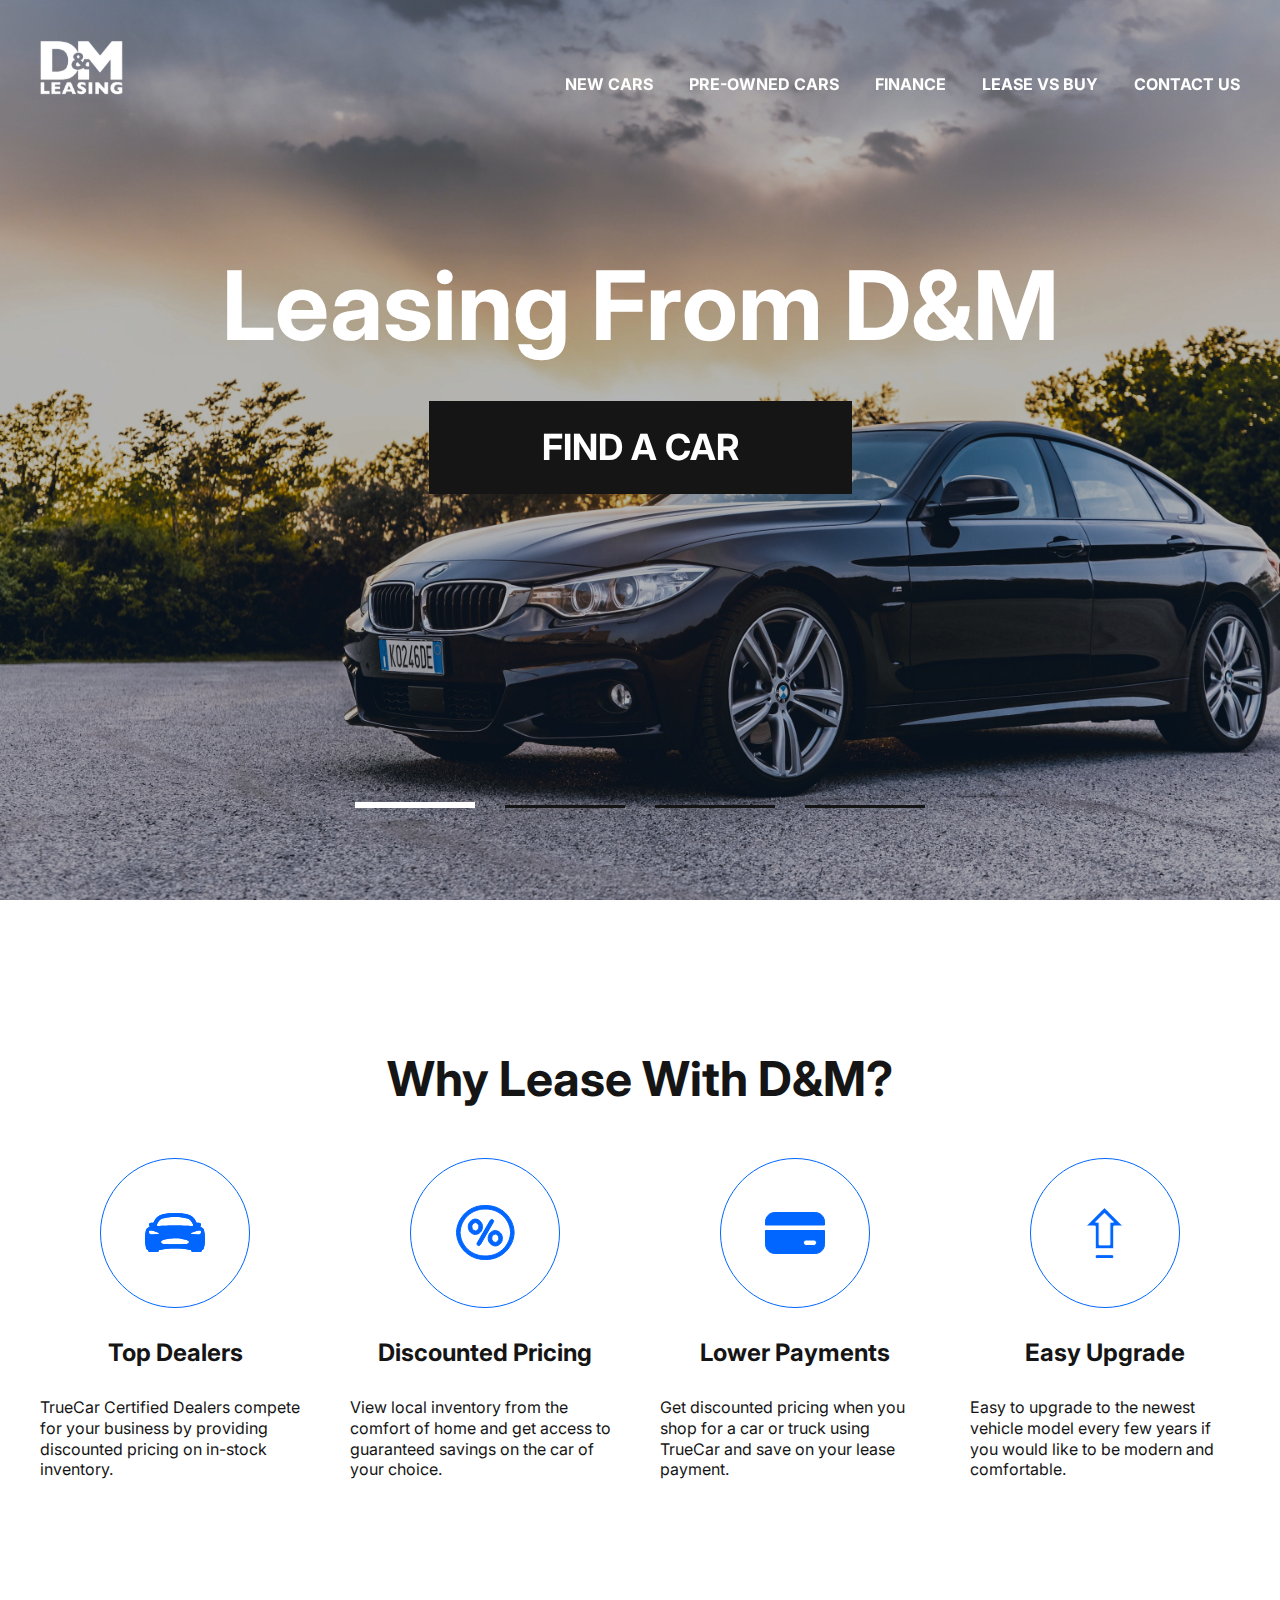
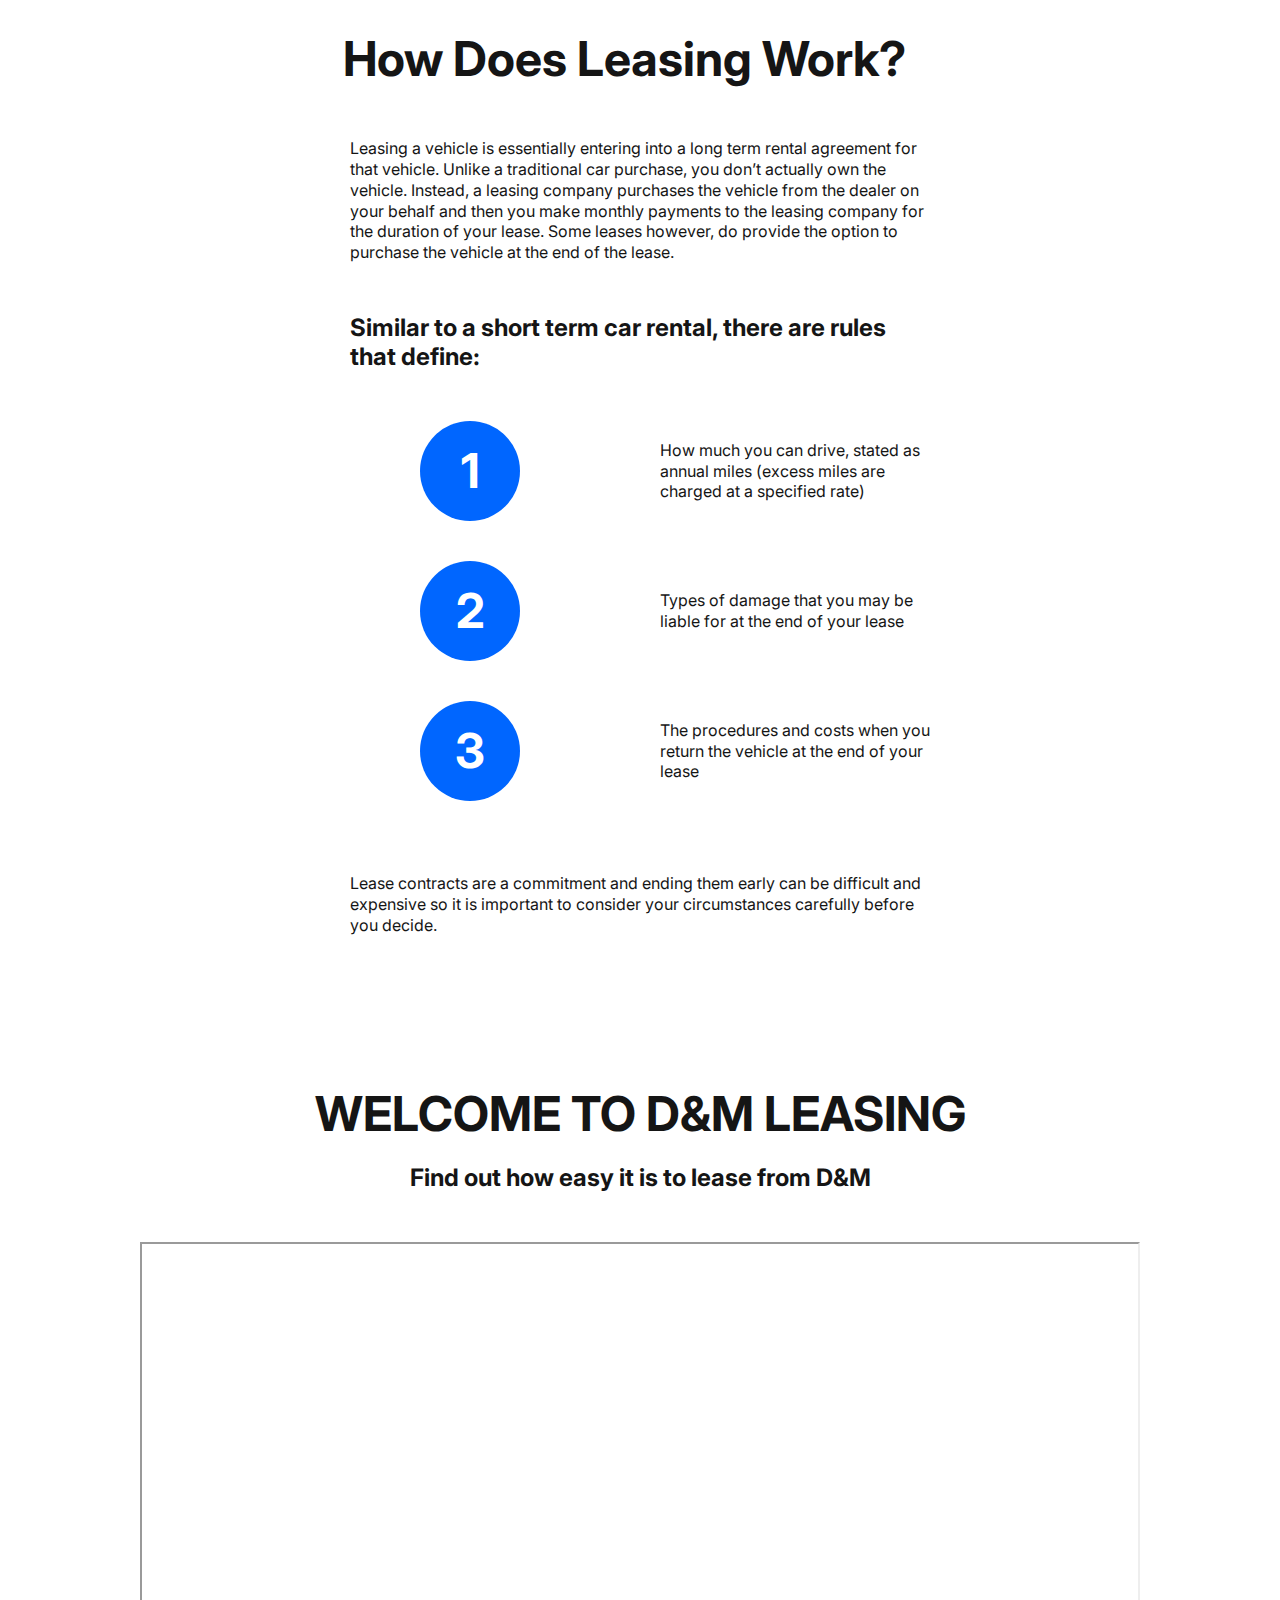
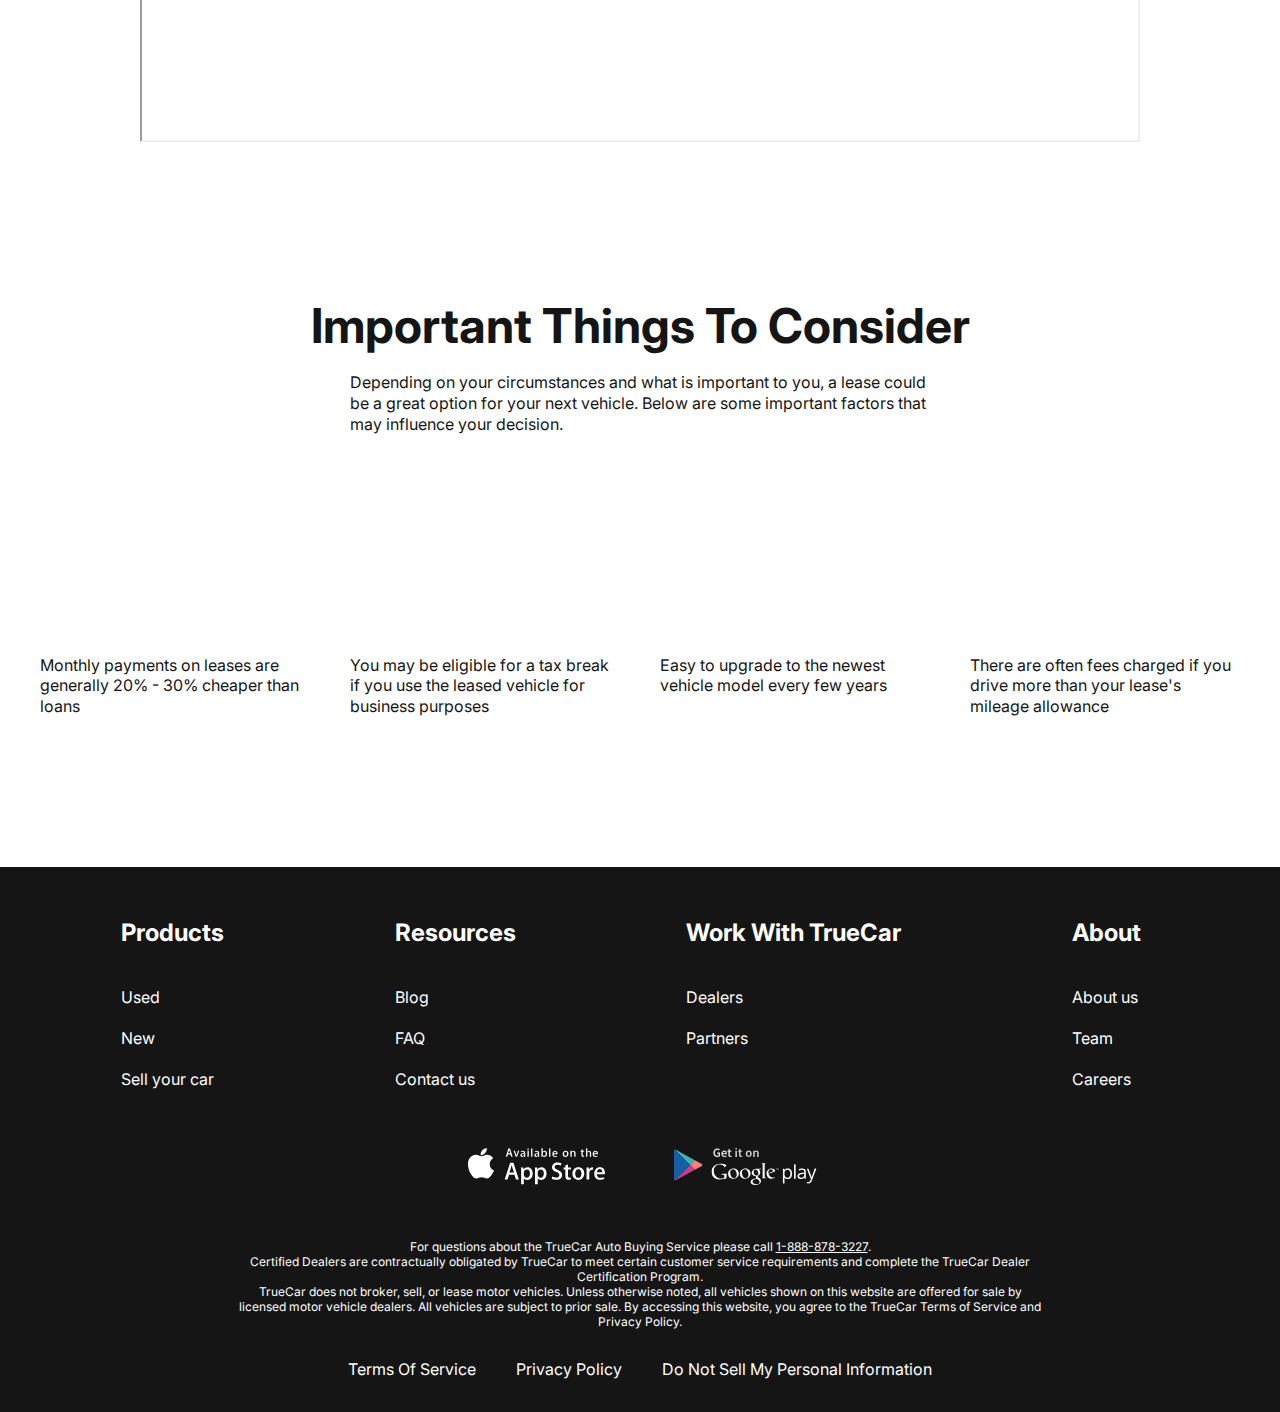
==== commit 381a954e: "edit" ====
--- a/index.html
+++ b/index.html
@@ -131,9 +131,32 @@
         <p class="slogan">
           Find out how easy it is to lease from D&M
         </p>
-        <iframe class="promo__video" width="1000" height="500" src="https://www.youtube.com/embed/1RBpS2SXwi4?controls=0" title="YouTube video player" frameborder="0" allow="accelerometer; autoplay; clipboard-write; encrypted-media; gyroscope; picture-in-picture; web-share" allowfullscreen></iframe>
-      </div>
-    </div>
+        <iframe class="promo__video" width="1000" height="500" src="https://www.youtube.com/embed/1RBpS2SXwi4?controls=0" title="YouTube video player" allow="accelerometer; autoplay; clipboard-write; encrypted-media; gyroscope; picture-in-picture; web-share" allowfullscreen></iframe>
+      </div>
+    </div>
+
+    <section class="important section">
+      <div class="container">
+        <h2 class="title important__title">Important Things to Consider</h2>
+        <p class="important__text">
+          Depending on your circumstances and what is important to you, a lease could be a great option for your next vehicle. Below are some important factors that may influence your decision.
+        </p>
+        <ul class="important__list">
+          <li class="important__item" style="background-image: url(images/important-section/image-1.jpg);">
+            <p>Monthly payments on leases are generally 20% - 30% cheaper than loans</p>
+          </li>
+          <li class="important__item" style="background-image: url(images/important-section/image-2.jpg);">
+            <p>You may be eligible for a tax break if you use the leased vehicle for business purposes</p>
+          </li>
+          <li class="important__item" style="background-image: url(images/important-section/image-3.jpg);">
+            <p>Easy to upgrade to the newest vehicle model every few years</p>
+          </li>
+          <li class="important__item" style="background-image: url(images/important-section/image-4.jpg);">
+            <p>There are often fees charged if you drive more than your lease's mileage allowance</p>
+          </li>
+        </ul>
+      </div>
+    </section>
 
   </main>
 
--- a/styles/style.css
+++ b/styles/style.css
@@ -170,6 +170,32 @@
   margin-bottom: 20px;
 }
 
+/* Important */
+
+.important__title {
+  margin-bottom: 17px;
+}
+
+.important__text {
+  text-align: left;
+  max-width: 580px;
+  margin: 0 auto 50px;
+}
+
+.important__list {
+  text-align: left;
+  display: grid;
+  grid-template-columns: repeat(4, 1fr);
+  gap: 40px;
+}
+
+.important__item {
+  padding-top: 170px;
+  background-repeat: no-repeat;
+  background-size: contain;
+  background-position: top center;
+}
+
 /* Footer */
 
 .footer {
@@ -196,21 +222,22 @@
 }
 
 .footer__menu-item:not(:last-child) {
-  margin-bottom: 21px;
+  margin-bottom: 20px;
 }
 
 .footer__menu-item:nth-child(1) {
-  margin-bottom: 41px;
+  margin-bottom: 39px;
 }
 
 .apps {
   display: flex;
   justify-content: center;
   gap: 40px;
-  margin-bottom: 50px;
+  margin-bottom: 49px;
 }
 
 .footer__info {
+  line-height: 15px;
   max-width: 806px;
   font-size: 12px;
   margin: 0 auto 30px;
